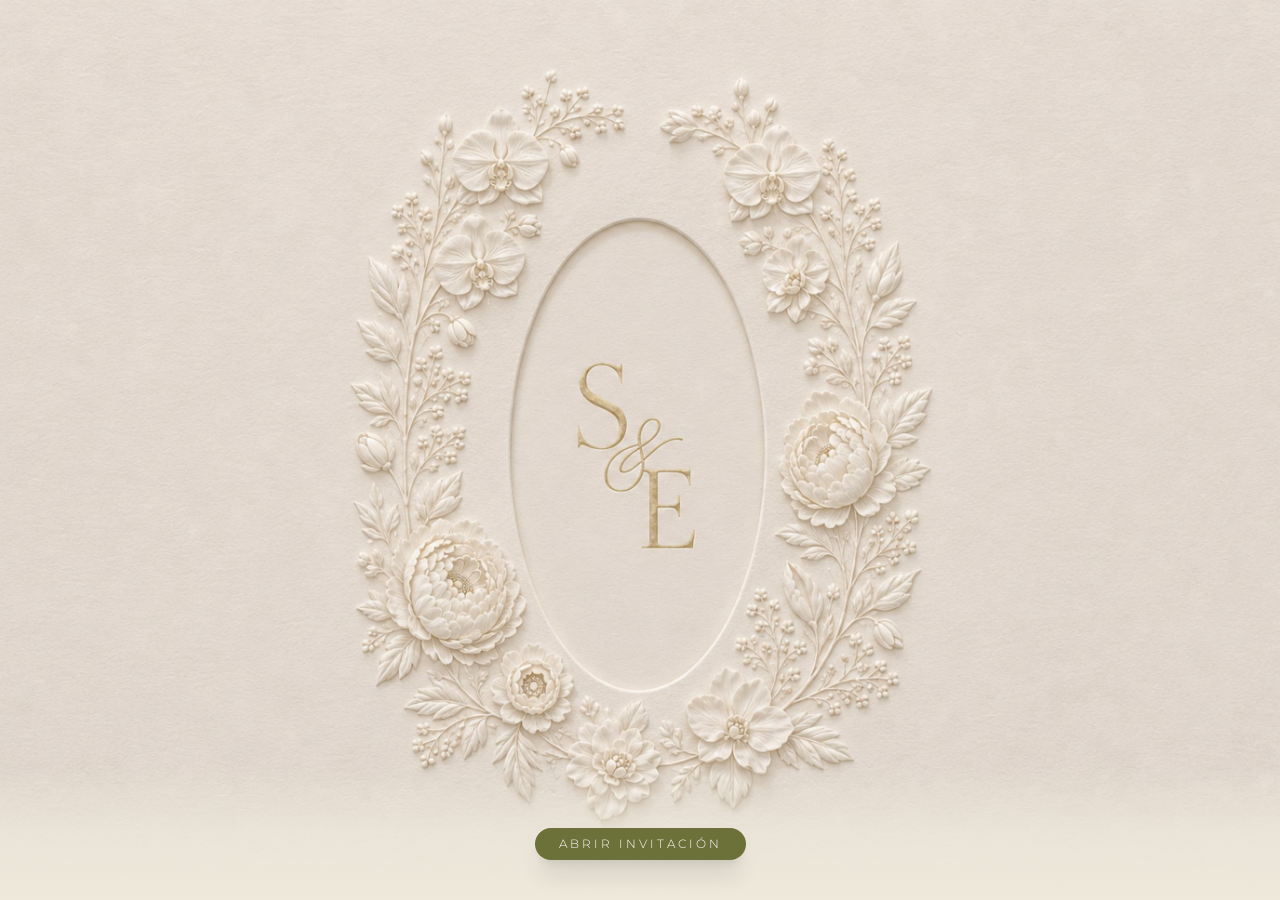
==== invitacion1.html @ e774fd34 "Add files via upload" ====
<!DOCTYPE html>
<html lang="es">
<head>
  <meta charset="utf-8"/>
  <meta name="viewport" content="width=device-width, initial-scale=1"/>
  <title>Solangel &amp; Enrique · Nos casamos</title>
  <meta name="description" content="Te invitamos a nuestra boda — 05 de Setiembre, Apata, Jauja."/>
  
  <link rel="preload" as="image" href="assets/portada-se.jpg"/>
  <link rel="stylesheet" href="assets/styles-DQlqYdCA.css" data-precedence="default"/>
  <link rel="stylesheet" href="https://fonts.googleapis.com/css2?family=Montserrat:wght@300;400;500;600&amp;display=swap" data-precedence="default"/>
  <link rel="icon" href="https://melody-weave-tool.lovable.app/favicon.ico" type="image/x-icon"/>

  <!-- Truco para engañar al enrutador de JS sin cambiar la URL visible -->
  <script>
    Object.defineProperty(window.location, 'pathname', {
      value: '/',
      configurable: true
    });
  </script>
  
  <link rel="modulepreload" href="assets/index-CF7wd2-r.js"/>
  <link rel="modulepreload" href="assets/routes-BI37zumD.js"/>

  <style>
    /* Estilos para el botón flotante de música */
    #btn-musica {
      position: fixed;
      top: 20px;
      right: 20px;
      z-index: 40;
      width: 40px;
      height: 40px;
      border-radius: 50%;
      background-color: #6b7139;
      border: none;
      color: white;
      display: none; /* Se muestra solo al abrir la invitación */
      align-items: center;
      justify-content: center;
      cursor: pointer;
      box-shadow: 0 4px 10px rgba(0,0,0,0.2);
      transition: transform 0.2s ease, background-color 0.2s ease;
    }
    #btn-musica:hover {
      transform: scale(1.05);
      background-color: #555b2e;
    }
    #btn-musica:active {
      transform: scale(0.95);
    }
  </style>
</head>
<body>

<!-- Elemento de audio oculto -->
<audio id="musica-boda" src="https://melody-weave-tool.lovable.app/__l5e/assets-v1/6853efb5-ab29-4783-a33a-9189e2497331/risk-it-all.mp3" loop></audio>

<!-- Botón Flotante para Silenciar/Reproducir -->
<button id="btn-musica" aria-label="Silenciar música">
  <!-- Icono con Sonido (Predeterminado) -->
  <svg id="icon-sound-on" xmlns="http://www.w3.org/2000/svg" width="20" height="20" viewBox="0 0 24 24" fill="none" stroke="currentColor" stroke-width="2" stroke-linecap="round" stroke-linejoin="round">
    <polygon points="11 5 6 9 2 9 2 15 6 15 11 19 11 5"></polygon>
    <path d="M15.54 8.46a5 5 0 0 1 0 7.07"></path>
    <path d="M19.07 4.93a10 10 0 0 1 0 14.14"></path>
  </svg>
  <!-- Icono Silenciado (Oculto al inicio) -->
  <svg id="icon-sound-off" xmlns="http://www.w3.org/2000/svg" width="20" height="20" viewBox="0 0 24 24" fill="none" stroke="currentColor" stroke-width="2" stroke-linecap="round" stroke-linejoin="round" style="display: none;">
    <polygon points="11 5 6 9 2 9 2 15 6 15 11 19 11 5"></polygon>
    <line x1="22" y1="9" x2="16" y2="15"></line>
    <line x1="16" y1="9" x2="22" y2="15"></line>
  </svg>
</button>

<main class="min-h-screen w-full bg-[#efe9dc] flex justify-center">
  <!-- Portada / Dialogo -->
  <div id="portada" class="fixed inset-0 z-50 w-full h-full bg-[#efe9dc] overflow-hidden" role="dialog" aria-label="Portada de la invitación">
    <img src="assets/portada-se.jpg" alt="Solangel &amp; Enrique" class="absolute inset-0 w-full h-full object-cover"/>
    <div class="absolute inset-x-0 bottom-0 flex flex-col items-center gap-3 pb-10 pt-16 bg-gradient-to-t from-[#efe9dc] via-[#efe9dc]/70 to-transparent">
      <button id="btn-abrir" class="px-6 py-2 rounded-full bg-[#6b7139] text-white text-xs tracking-[0.25em] uppercase shadow-xl hover:scale-105 transition animate-pulse focus:outline-none" style="font-family:'Montserrat', sans-serif" aria-label="Abrir invitación">
        Abrir invitación
      </button>
    </div>
  </div>

  <!-- Contenedor Principal de la Invitación -->
  <div class="w-full max-w-[520px] bg-[#efe9dc] h-screen overflow-hidden relative">
    <div style="position: absolute; top: 0; left: 0; width: 100%; height: 100%; overflow-y: auto; -webkit-overflow-scrolling: touch;">
      <iframe 
        title="Invitación Solangel &amp; Enrique" 
        loading="lazy" 
        src="https://www.canva.com/design/DAHPwJ_cqec/r8rvf6G4cYcKYpzd4Pr0EA/view?embed" 
        allow="fullscreen" 
        allowfullscreen="" 
        scrolling="yes" 
        style="width: 100%; height: 100%; min-height: 100%; border: none; display: block;">
      </iframe>
    </div>
  </div>
</main>

<script>
  const musica = document.getElementById('musica-boda');
  const btnMusica = document.getElementById('btn-musica');
  const iconOn = document.getElementById('icon-sound-on');
  const iconOff = document.getElementById('icon-sound-off');

  // Acción al presionar "Abrir Invitación"
  document.getElementById('btn-abrir').addEventListener('click', function() {
    // Intentar reproducir música
    musica.play()
      .then(() => {
        // Si se reproduce con éxito, mostramos el botón flotante en modo activo
        btnMusica.style.display = 'flex';
      })
      .catch(error => {
        console.log("Audio bloqueado temporalmente por el navegador:", error);
        // Aun si falla el autoplay del navegador, mostramos el botón para que puedan activarlo manualmente
        btnMusica.style.display = 'flex';
        actualizarIconos(true); // Mostrar icono de silenciado si no pudo arrancar solo
      });

    // Desvanecer la portada
    const portada = document.getElementById('portada');
    portada.style.transition = 'opacity 0.5s ease';
    portada.style.opacity = '0';
    setTimeout(() => {
      portada.style.display = 'none';
    }, 500);
  });

  // Lógica del botón flotante (Play / Pause)
  btnMusica.addEventListener('click', function() {
    if (musica.paused) {
      musica.play();
      actualizarIconos(false);
    } else {
      musica.pause();
      actualizarIconos(true);
    }
  });

  // Función interna para alternar los iconos visuales
  function actualizarIconos(estaPausado) {
    if (estaPausado) {
      iconOn.style.display = 'none';
      iconOff.style.display = 'block';
      btnMusica.setAttribute('aria-label', 'Activar música');
    } else {
      iconOn.style.display = 'block';
      iconOff.style.display = 'none';
      btnMusica.setAttribute('aria-label', 'Silenciar música');
    }
  }
</script>

</body>
</html>
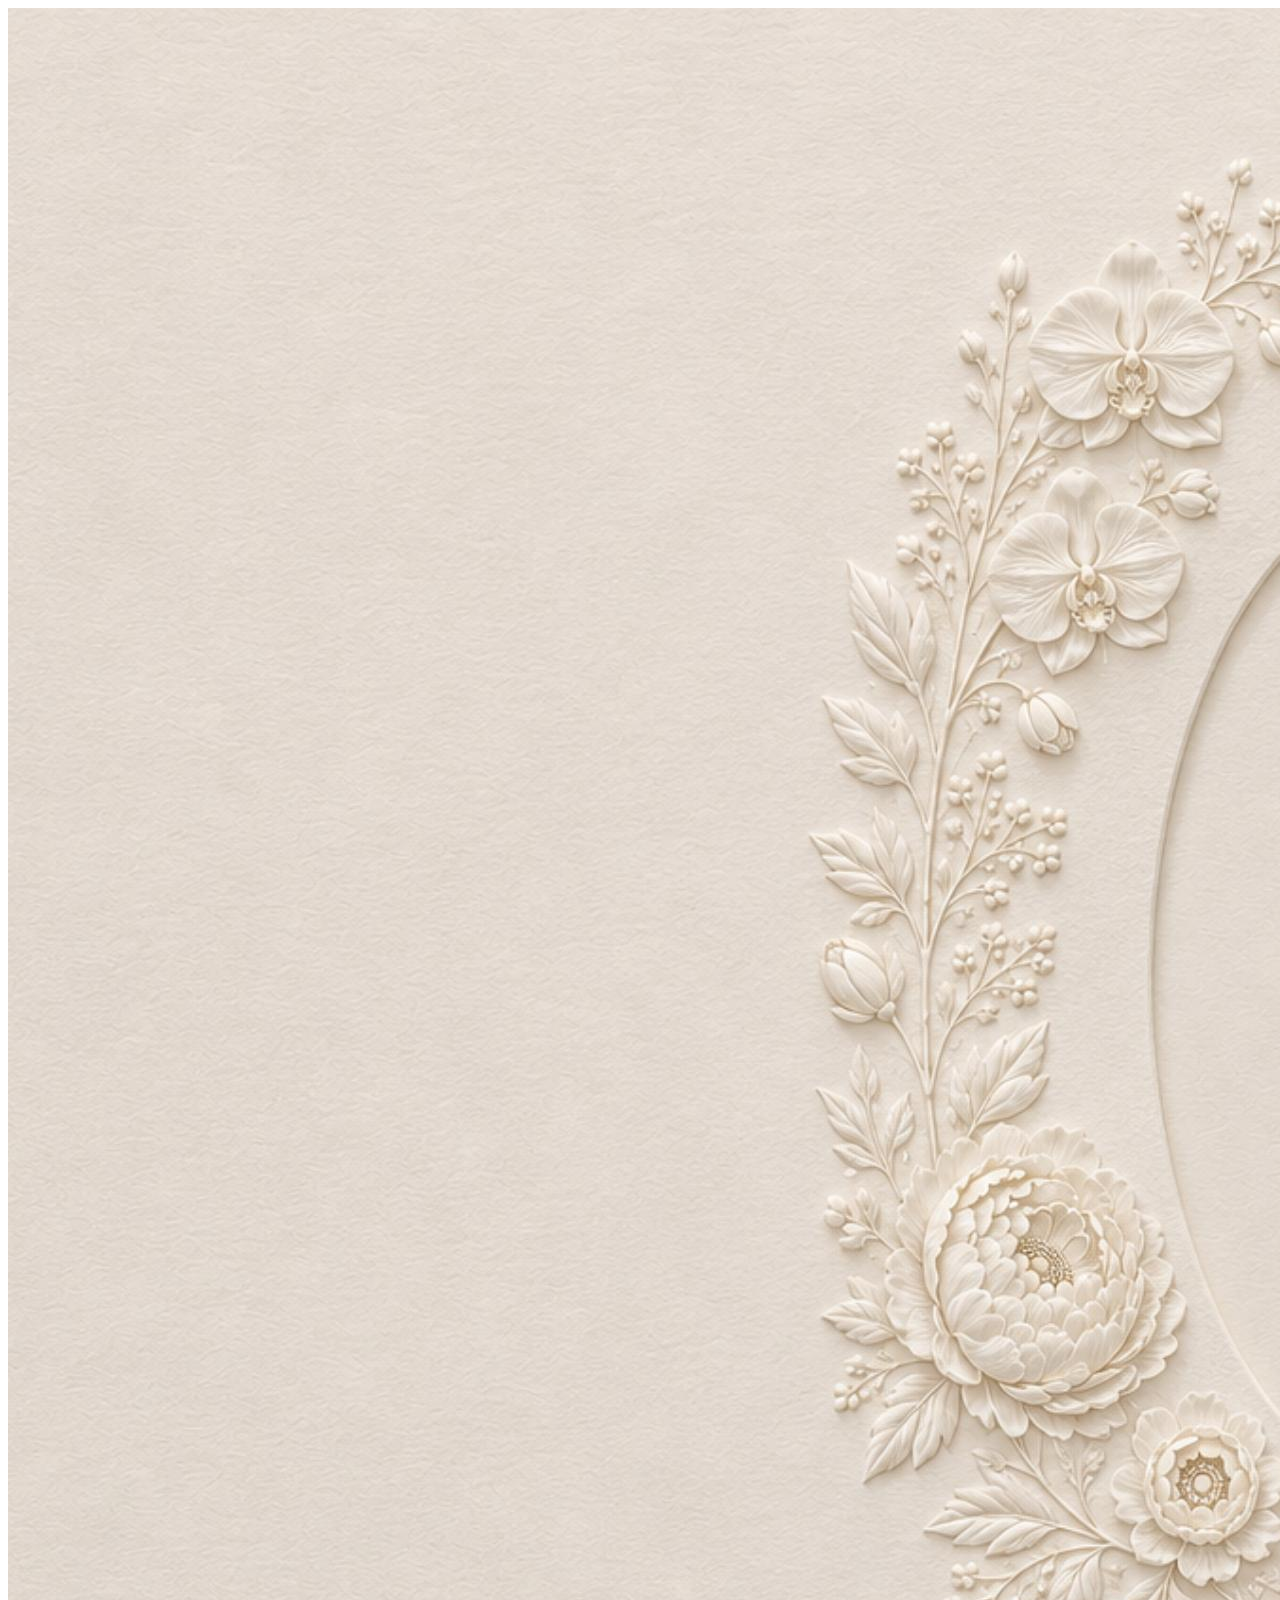
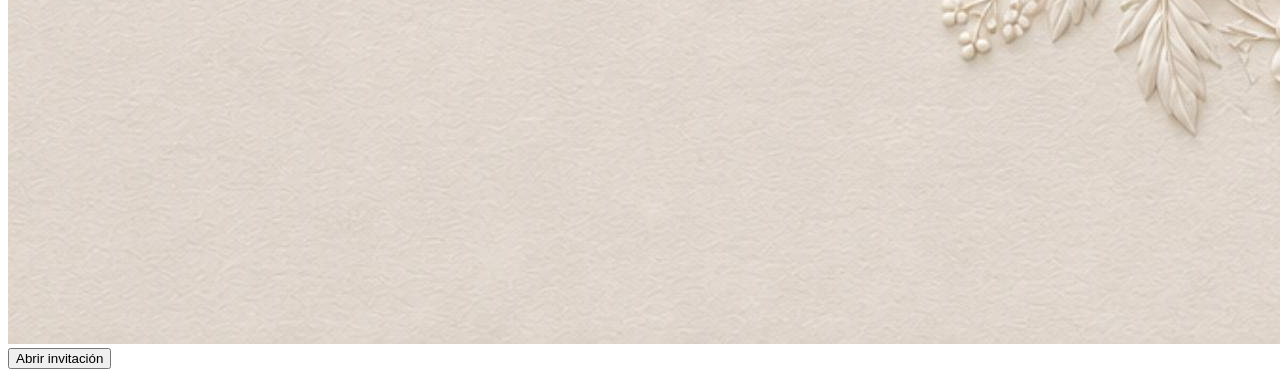
==== commit 44768a3a: "Add files via upload" ====
--- a/invitacion1.html
+++ b/invitacion1.html
@@ -7,26 +7,24 @@
   <meta name="description" content="Te invitamos a nuestra boda — 05 de Setiembre, Apata, Jauja."/>
   
   <link rel="preload" as="image" href="assets/portada-se.jpg"/>
-  <link rel="stylesheet" href="assets/styles-DQlqYdCA.css" data-precedence="default"/>
-  <link rel="stylesheet" href="https://fonts.googleapis.com/css2?family=Montserrat:wght@300;400;500;600&amp;display=swap" data-precedence="default"/>
+
   <link rel="icon" href="https://melody-weave-tool.lovable.app/favicon.ico" type="image/x-icon"/>
 
   <!-- Truco para engañar al enrutador de JS sin cambiar la URL visible -->
-  <script>
-    Object.defineProperty(window.location, 'pathname', {
-      value: '/',
-      configurable: true
-    });
-  </script>
+	<script>
+	  // Cambiamos la URL internamente en el historial del enrutador de JS sin redefinir propiedades protegidas
+	  if (window.location.pathname.includes('.html')) {
+		// Reemplaza la ruta actual por la raíz '/' de forma segura para los scripts internos
+		window.history.replaceState(null, '', '/' + window.location.search + window.location.hash);
+	  }
+	</script>
   
-  <link rel="modulepreload" href="assets/index-CF7wd2-r.js"/>
-  <link rel="modulepreload" href="assets/routes-BI37zumD.js"/>
 
   <style>
-    /* Estilos para el botón flotante de música */
+    /* Estilos para el botón flotante de música en la parte inferior */
     #btn-musica {
       position: fixed;
-      top: 20px;
+      bottom: 20px; /* Cambiado de top a bottom */
       right: 20px;
       z-index: 40;
       width: 40px;
@@ -56,7 +54,7 @@
 <!-- Elemento de audio oculto -->
 <audio id="musica-boda" src="https://melody-weave-tool.lovable.app/__l5e/assets-v1/6853efb5-ab29-4783-a33a-9189e2497331/risk-it-all.mp3" loop></audio>
 
-<!-- Botón Flotante para Silenciar/Reproducir -->
+<!-- Botón Flotante para Silenciar/Reproducir (Ubicado abajo) -->
 <button id="btn-musica" aria-label="Silenciar música">
   <!-- Icono con Sonido (Predeterminado) -->
   <svg id="icon-sound-on" xmlns="http://www.w3.org/2000/svg" width="20" height="20" viewBox="0 0 24 24" fill="none" stroke="currentColor" stroke-width="2" stroke-linecap="round" stroke-linejoin="round">
@@ -86,15 +84,14 @@
   <!-- Contenedor Principal de la Invitación -->
   <div class="w-full max-w-[520px] bg-[#efe9dc] h-screen overflow-hidden relative">
     <div style="position: absolute; top: 0; left: 0; width: 100%; height: 100%; overflow-y: auto; -webkit-overflow-scrolling: touch;">
-      <iframe 
-        title="Invitación Solangel &amp; Enrique" 
-        loading="lazy" 
-        src="https://www.canva.com/design/DAHPwJ_cqec/r8rvf6G4cYcKYpzd4Pr0EA/view?embed" 
-        allow="fullscreen" 
-        allowfullscreen="" 
-        scrolling="yes" 
-        style="width: 100%; height: 100%; min-height: 100%; border: none; display: block;">
-      </iframe>
+		<iframe 
+		  title="Invitación Solangel &amp; Enrique" 
+		  loading="lazy" 
+		  src="https://www.canva.com/design/DAHPwJ_cqec/r8rvf6G4cYcKYpzd4Pr0EA/view?embed" 
+		  allow="fullscreen" 
+		  scrolling="yes" 
+		  style="width: 100%; height: 100%; min-height: 100%; border: none; display: block;">
+		</iframe>
     </div>
   </div>
 </main>
@@ -107,20 +104,16 @@
 
   // Acción al presionar "Abrir Invitación"
   document.getElementById('btn-abrir').addEventListener('click', function() {
-    // Intentar reproducir música
     musica.play()
       .then(() => {
-        // Si se reproduce con éxito, mostramos el botón flotante en modo activo
         btnMusica.style.display = 'flex';
       })
       .catch(error => {
         console.log("Audio bloqueado temporalmente por el navegador:", error);
-        // Aun si falla el autoplay del navegador, mostramos el botón para que puedan activarlo manualmente
         btnMusica.style.display = 'flex';
-        actualizarIconos(true); // Mostrar icono de silenciado si no pudo arrancar solo
+        actualizarIconos(true);
       });
 
-    // Desvanecer la portada
     const portada = document.getElementById('portada');
     portada.style.transition = 'opacity 0.5s ease';
     portada.style.opacity = '0';
@@ -140,7 +133,6 @@
     }
   });
 
-  // Función interna para alternar los iconos visuales
   function actualizarIconos(estaPausado) {
     if (estaPausado) {
       iconOn.style.display = 'none';
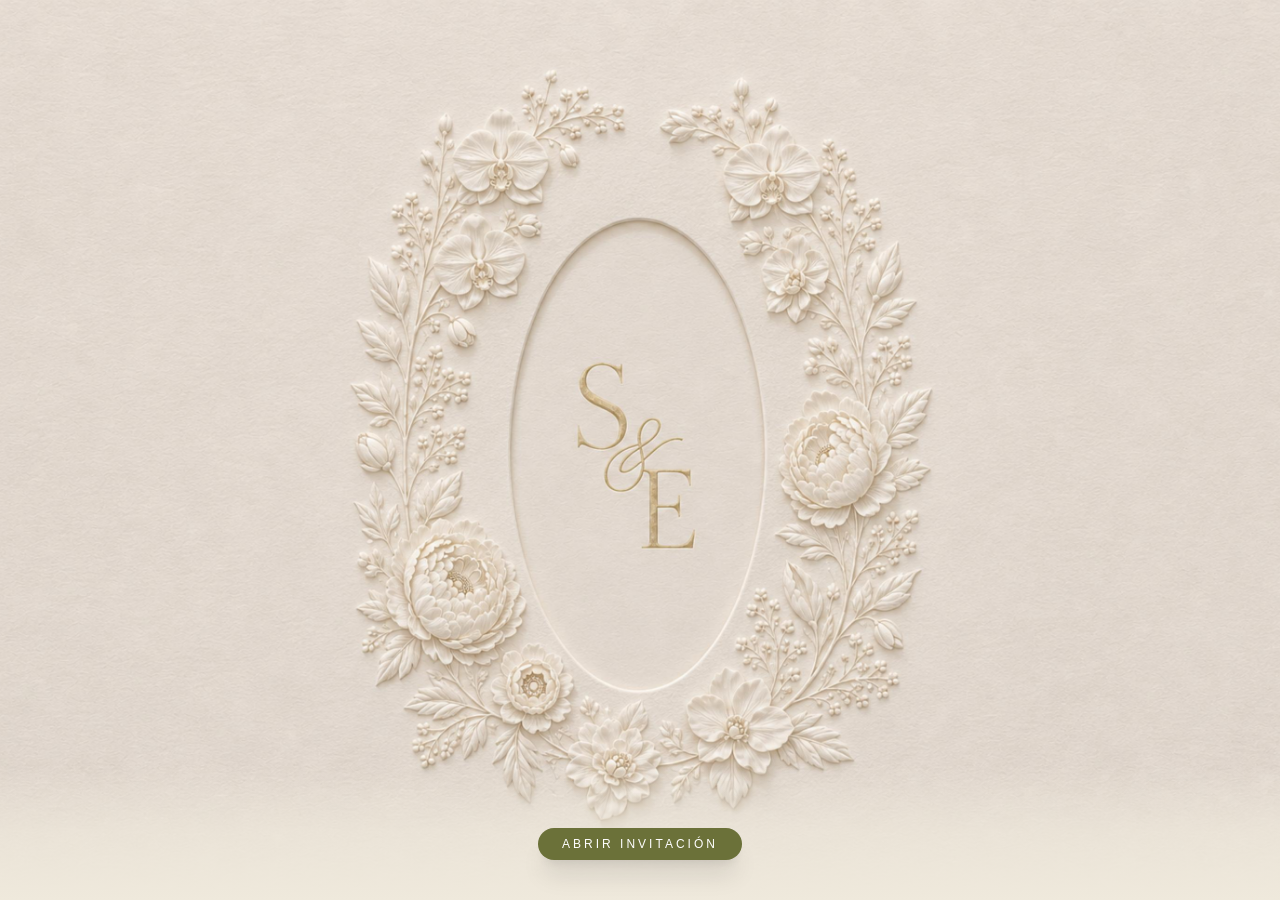
==== commit 24bcef0d: "Add files via upload" ====
--- a/invitacion1.html
+++ b/invitacion1.html
@@ -7,6 +7,7 @@
   <meta name="description" content="Te invitamos a nuestra boda — 05 de Setiembre, Apata, Jauja."/>
   
   <link rel="preload" as="image" href="assets/portada-se.jpg"/>
+  <link rel="stylesheet" href="assets/styles-DQlqYdCA.css" data-precedence="default"/>
 
   <link rel="icon" href="https://melody-weave-tool.lovable.app/favicon.ico" type="image/x-icon"/>
 
